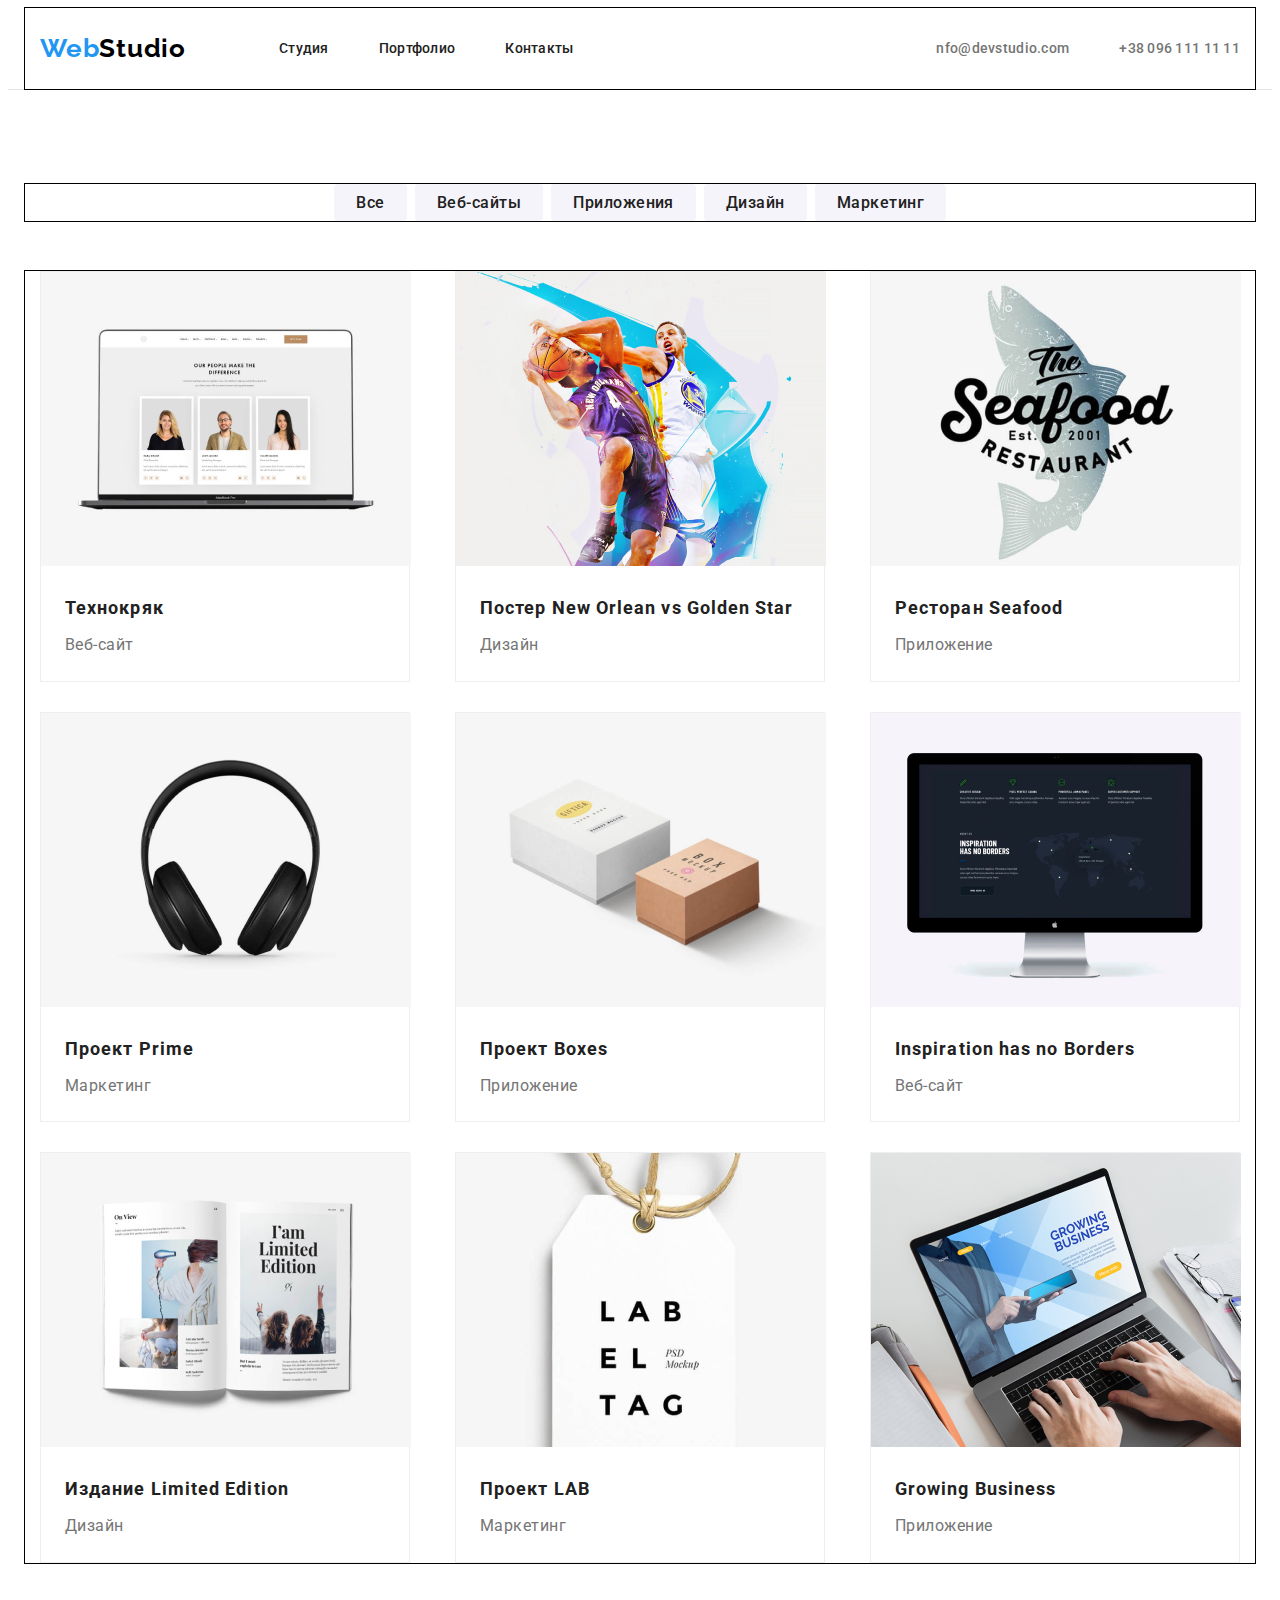
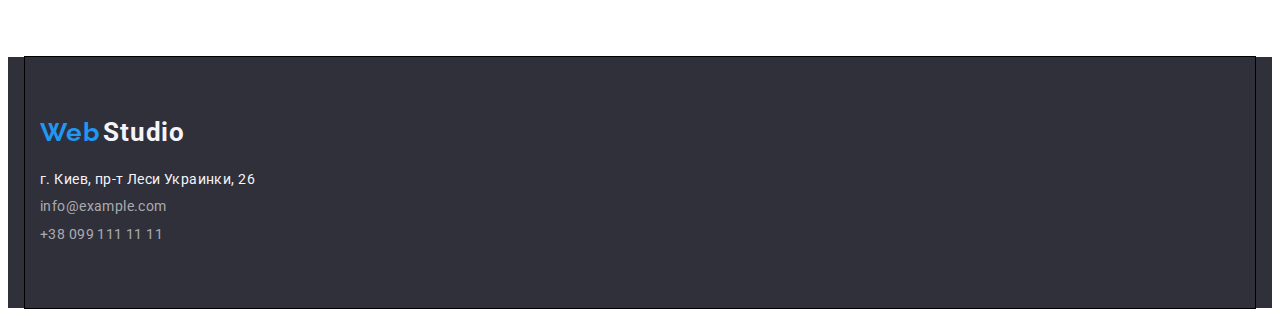
==== portfolio.html @ 211e8429 "fixed" ====
<!DOCTYPE html>
<html lang="ru">
<head>
    <meta charset="UTF-8">
    <meta http-equiv="X-UA-Compatible" content="IE=edge">
    <meta name="viewport" content="width=device-width, initial-scale=1.0">
    <title>WebStudio</title>
    <link rel="stylesheet" href="./css/styles.css">
    <link rel="preconnect" href="https://fonts.googleapis.com">
    <link rel="preconnect" href="https://fonts.gstatic.com" crossorigin>
    <link href="https://fonts.googleapis.com/css2?family=Raleway:wght@700&family=Roboto:wght@400;500;700;900&display=swap" rel="stylesheet">
</head>
<body>
    <header class="page-header">
        <div class="conteiner conteiner-nav">
        <nav class="conteiner-nav">   
        <a href="index.html" class="logo"><span class="web">Web</span>Studio</a>
        <ul class="site-nav list">
            <li class="item">
                <a class="link"  href="index.html">Студия</a>
            </li>
    
            <li class="item">
                <a class="link" href="portfolio.html">Портфолио</a>
            </li>
    
            <li class="item">
                <a class="link" href="#">Контакты</a>
            </li>
        </ul>
    </nav>
    <ul class="list-contacts list">
        <li class="item">
            <a class="contact" href="mailto:nfo@devstudio.com">nfo@devstudio.com</a>
        </li>
        <li class="item">
            <a class="contact" href="tel:+380961111111">+38 096 111 11 11</a>
        </li>
    </ul>
    </div>
    </header>
    <main>

        <section class="examples">
            <div class="conteiner">
            <ul class="list button-conteiner">
            <li class="button-item"><button class="button-bar" type="button">Все</button></li>
            <li class="button-item"><button class="button-bar" type="button">Веб-сайты</button></li>
            <li class="button-item"><button class="button-bar" type="button">Приложения</button></li>
            <li class="button-item"><button class="button-bar" type="button">Дизайн</button></li>
            <li class="button-item"><button class="button-bar" type="button">Маркетинг</button></li>
         </ul>
        </div>

        <div class="conteiner">
        <ul class="list examples-conteiner">
            <li class="examples-border"><img src="./img/Технокряк.jpg" alt="Веб-сайт" width="370">
                <h3 class="examples-title">Технокряк</h3>
                <p class="examples-text">Веб-сайт</p>
            </li>
            <li class="examples-border"><img src="./img/Постер.jpg" alt="Дизайн" width="370">
                <h3 class="examples-title">Постер New Orlean vs Golden Star</h3>
                <p class="examples-text">Дизайн</p>
            </li>
            <li class="examples-border"><img src="./img/Ресторан.jpg" alt="Приложение" width="370">
                <h3 class="examples-title">Ресторан Seafood</h3>
                <p class="examples-text">Приложение</p>
            </li>
            <li class="examples-border"><img src="./img/prime.jpg" alt="Маркетинг" width="370">
                <h3 class="examples-title">Проект Prime</h3>
                <p class="examples-text">Маркетинг</p>
            </li>
            <li class="examples-border"><img src="./img/boxes.jpg" alt="Приложение" width="370">
                <h3 class="examples-title">Проект Boxes</h3>
                <p class="examples-text">Приложение</p>
            </li>
            <li class="examples-border"><img src="./img/Borders.jpg" alt="Веб-сайт" width="370">
                <h3 class="examples-title">Inspiration has no Borders</h3>
                <p class="examples-text">Веб-сайт</p>
            </li>
            <li class="examples-border"><img src="./img/Издание.jpg" alt="Дизайн" width="370">
                <h3 class="examples-title">Издание Limited Edition</h3>
                <p class="examples-text">Дизайн</p>
            </li>
            <li class="examples-border"><img src="./img/Проект.jpg" alt="Маркетинг" width="370">
                <h3 class="examples-title">Проект LAB</h3>
                <p class="examples-text">Маркетинг</p>
            </li>
            <li class="examples-border"><img src="./img/Business.jpg" alt="Приложение" width="370">
                <h3 class="examples-title">Growing Business</h3>
                <p class="examples-text">Приложение</p>
            </li>
        </ul>
    </div>
    </section>
    </main>
    <footer class="footer-color">
        <div class="footer conteiner">
            <div class="logo-web">
             <span class="web-footer">Web</span> <span class="logo-footer">Studio</span>
            </div>
           <address> 
            <p class="address">г. Киев, пр-т Леси Украинки, 26</p>
            <ul class="items-contacts list">
                <li class="item">
                    <a class="contact" href="mailto:info@example.com">info@example.com</a>
                </li>
                <li class="item">
                    <a class="contact" href="tel:+380991111111">+38 099 111 11 11</a>
                </li>
            </ul>
        </address>
    </div>
    </footer>
    
</body>
</html>
---- css/styles.css ----
/* normalize */
html{
  box-sizing: border-box;
}
*,
*::before,
*::after {
  box-sizing:inherit;
}

ol, ul, li{
  margin: 0;
  padding: 0;
}

h1, h2, h3, h4, h5, h6{
  margin: 0;
  padding: 0;
}
p{
  margin: 0;
  padding: 0;
}
a {
  display: inline-block;
}


:root{
  --primary-text-color:#212121;
  --secondary-text-color:#757575;
  --accent-color:#2196F3;
  --contact-color:rgba(255, 255, 255, 0.6);
  --logo-color:#000000;
  --button-color:#F5F4FA;
  --background-color:#2F303A;
  --white-color:#FFFFFF;
  --color-examples-border:#EEEEEE;
}

body{
  font-family: 'Roboto', sans-serif;
  background-color: var(--white-color);

}
.list{
list-style: none;
}

/* conteiner */

.conteiner{
width: 1230px;
padding-left: 15px;
padding-right: 15px;
margin-left: auto;
margin-right: auto;
outline: 1px solid black;
}

/* page-header */
.page-header{
  border-bottom: 1px solid #E5E5E5;
}
/* logo*/
.web{
font-family: 'Raleway';
font-style: normal;
font-weight: 700;
font-size: 26px;
line-height: 1.2;
letter-spacing: 0.03em;
color:var(--accent-color) ;
text-decoration: none;
}
.logo{
font-family: 'Raleway';
font-style: normal;
font-weight: 700;
font-size: 26px;
line-height: 1.2;
letter-spacing: 0.03em;
color: var(--logo-color);
text-decoration: none;
}
.logo:hover,
.logo:focus{
color:var(--accent-color);
}
/* footer */
.footer{
  padding-top: 60px;
  padding-bottom: 60px;
}

.footer-color .web-footer{
font-family: 'Raleway';
font-style: normal;
font-weight: 700;
font-size: 26px;
line-height: 1.2;
letter-spacing: 0.03em;
color:var(--accent-color) ;
text-decoration: none;
}

.footer-color .logo-footer{
font-style: normal;
font-weight: 700;
font-size: 26px;
line-height: 1.2;
letter-spacing: 0.03em;
color: var(--button-color);
}
/* .footer-color .logo-footer:hover,
.footer-color .logo-footer:hover{
color:var(--accent-color);
} */

.logo-web{
  padding-bottom: 20px;
}
/* conteiner-nav */
.conteiner-nav{
  display: flex;
  align-items: center;
}

/* site-nav */
.site-nav{
display: flex;
margin-left: 93px;
}
.site-nav .link{
display: block;
padding-top:32px;
padding-bottom:32px;

font-style: normal;
font-weight: 500;
font-size: 14px;
line-height: 1.2;
letter-spacing: 0.02em;
color: var(--primary-text-color);
text-decoration: none;
}
.site-nav .link:hover,
.site-nav .link:focus{
color: var(--accent-color);
}

.site-nav .item + .item{
  margin-left: 50px;
}
/* list-contacts */
.list-contacts{
display: flex;
margin-left: auto;
}

.list-contacts .contact{
display: block;
font-style: normal;
font-weight: 500;
font-size: 14px;
line-height: 1.2;
letter-spacing: 0.02em;
color: var(--secondary-text-color);
text-decoration: none;
}
.list-contacts .contact:hover,
.list-contacts .contact:focus{
color: var(--accent-color);
}

.list-contacts .item + .item{
  margin-left: 50px;
}

/* items-contacts */
.items-contacts .contact{
font-style: normal;
font-weight: 400;
font-size: 14px;
line-height: 2;
letter-spacing: 0.03em;
color: var(--contact-color);
text-decoration: none;
}
.items-contacts .contact:hover,
.items-contacts .contact:focus
{
color: var(--accent-color);
}
.address{
font-style: normal;
font-weight: 400;
font-size: 14px;
line-height: 1.7;
letter-spacing: 0.03em;
color: var(--button-color);
}


/* hero */
.hero{
height: 600px;
background:var(--background-color);
text-align: center;
padding-top: 200px;
padding-bottom: 200px;
margin-bottom: 94px;
}



.hero .hero-caption{
width: 696px;
margin-left: auto;
margin-right: auto;
margin-bottom: 30px;



font-style: normal;
font-weight: 900;
font-size: 44px;
line-height: 1.4;
text-align: center;
letter-spacing: 0.06em;
text-transform: uppercase;
color:var(--white-color);

}

.hero .hero-button{
padding: 10px 32px;


font-style: normal;
font-weight: 700;
font-size: 16px;
line-height: 1.9;
align-items:center;
text-align:center;
letter-spacing: 0.06em;
color: var(--button-color);


background-color:var(--accent-color);
min-width: 200px;
height: 50px;
border-radius: 4px;
cursor: pointer;
border:transparent;
}
.hero .hero-button:hover,
.hero .hero-button:focus{
color:var(--logo-color);
box-shadow: 0px 4px 4px rgba(0, 0, 0, 0.15);
}


/* post */
.post-conteiner{
  display: flex;
}
.post-conteiner .list-post{
  width: 270px;
  text-align: left;
}
.post-conteiner .list-post + .list-post{
  margin-left: 30px;
}

.post{
text-align: center;
margin-bottom: 94px;
}

.post .post-title{
margin-bottom: 10px;

font-style: normal;
font-weight: 700;
font-size: 14px;
line-height: 1.2;
letter-spacing: 0.03em;
text-transform: uppercase;
color: var(--primary-text-color);
}
.post .post-text{
font-style: normal;
font-weight: 400;
font-size: 14px;
line-height: 1.7;
letter-spacing: 0.03em;

color: var(--secondary-text-color);
}
/* work */
.work-conteiner{
display: flex;
}
.list-work{
 display: flex;
}
.work-conteiner .list-work+ .list-work{
  margin-left: 30px;
}

.work{
margin-bottom: 94px;
}

.work .work-title{
padding-bottom: 50px;

font-style: normal;
font-weight: 700;
font-size: 36px;
line-height: 1.2;
text-align: center;
letter-spacing: 0.03em;
color: var(--primary-text-color);
}
/* team */
.team-conteiner{
display: flex;
justify-content: space-between;
}
.team-picture{
  border: var(--white-color);
  box-shadow: 0px 1px 3px rgba(0, 0, 0, 0.12), 0px 1px 1px rgba(0, 0, 0, 0.14), 0px 2px 1px rgba(0, 0, 0, 0.2);
  border-radius: 0px 0px 4px 4px;

}
 
.picture{
margin-bottom: 30px;
}

.team{
margin-bottom: 94px;
}
.team .team-caption{
padding-bottom: 50px;
padding-top: 94px;
font-style: normal;
font-weight: 700;
font-size: 36px;
line-height: 1.2;
text-align: center;
letter-spacing: 0.03em;
color: var(--primary-text-color);
}
.team .team-title{
padding-bottom: 10px;

font-style: normal;
font-weight: 500;
font-size: 16px;
line-height: 1.2;
text-align: center;
letter-spacing: 0.03em;
color: var(--primary-text-color);
}
.team .team-text{
padding-bottom: 30px;

font-family: 'Roboto';
font-style: normal;
font-weight: 400;
font-size: 16px;
line-height: 1.2;
text-align: center;
letter-spacing: 0.03em;
color: var(--secondary-text-color);
}
/* footer-color */
.footer-color{
background-color: var(--background-color);
}
/*----------- Портфолио-----------  */

/* bar */
.examples{
  margin-top: 94px;
  margin-bottom: 94px;
}
.button-conteiner{
display: flex;
justify-content: center;
margin-bottom: 50px;
}
.button-conteiner .button-item + .button-item{
  margin-left: 8px;
}

.examples .button-bar{
padding: 6px 22px;
min-width: 73px;

font-family: 'Roboto';
font-style: normal;
font-weight: 500;
font-size: 16px;
line-height: 1.6;
text-align: center;
letter-spacing: 0.03em;

cursor: pointer;
background-color:var(--button-color);
color: var(--primary-text-color);
border:transparent;
border-radius: 4px;
}
.examples .button-bar:focus,
.examples .button-bar:hover{
background-color:var(--accent-color);
color:var(--button-color);
box-shadow: 0px 3px 1px rgba(0, 0, 0, 0.1), 0px 1px 2px rgba(0, 0, 0, 0.08), 0px 2px 2px rgba(0, 0, 0, 0.12);
}
/* examples */
.examples-conteiner{
  display: flex;
  flex-wrap: wrap;
  justify-content: space-between;
}
.examples-border{
  width: 370px;
  border:1px solid var(--color-examples-border);
  margin-bottom: 30px;
  

}
.examples-border:nth-child(n + 7){
  margin-bottom:0px;
  /* background-color: tomato; */
}


.examples .examples-title{
margin-top: 20px;
margin-bottom: 4px;
margin-left: 24px;



font-style: normal;
font-weight: 700;
font-size: 18px;
line-height: 2;
letter-spacing: 0.06em;
color: var(--primary-text-color);
}

.examples .examples-text{
padding-left: 24px;
padding-bottom: 20px;

font-style: normal;
font-weight: 400;
font-size: 16px;
line-height: 1.9;
letter-spacing: 0.03em;
color: var(--secondary-text-color);
}
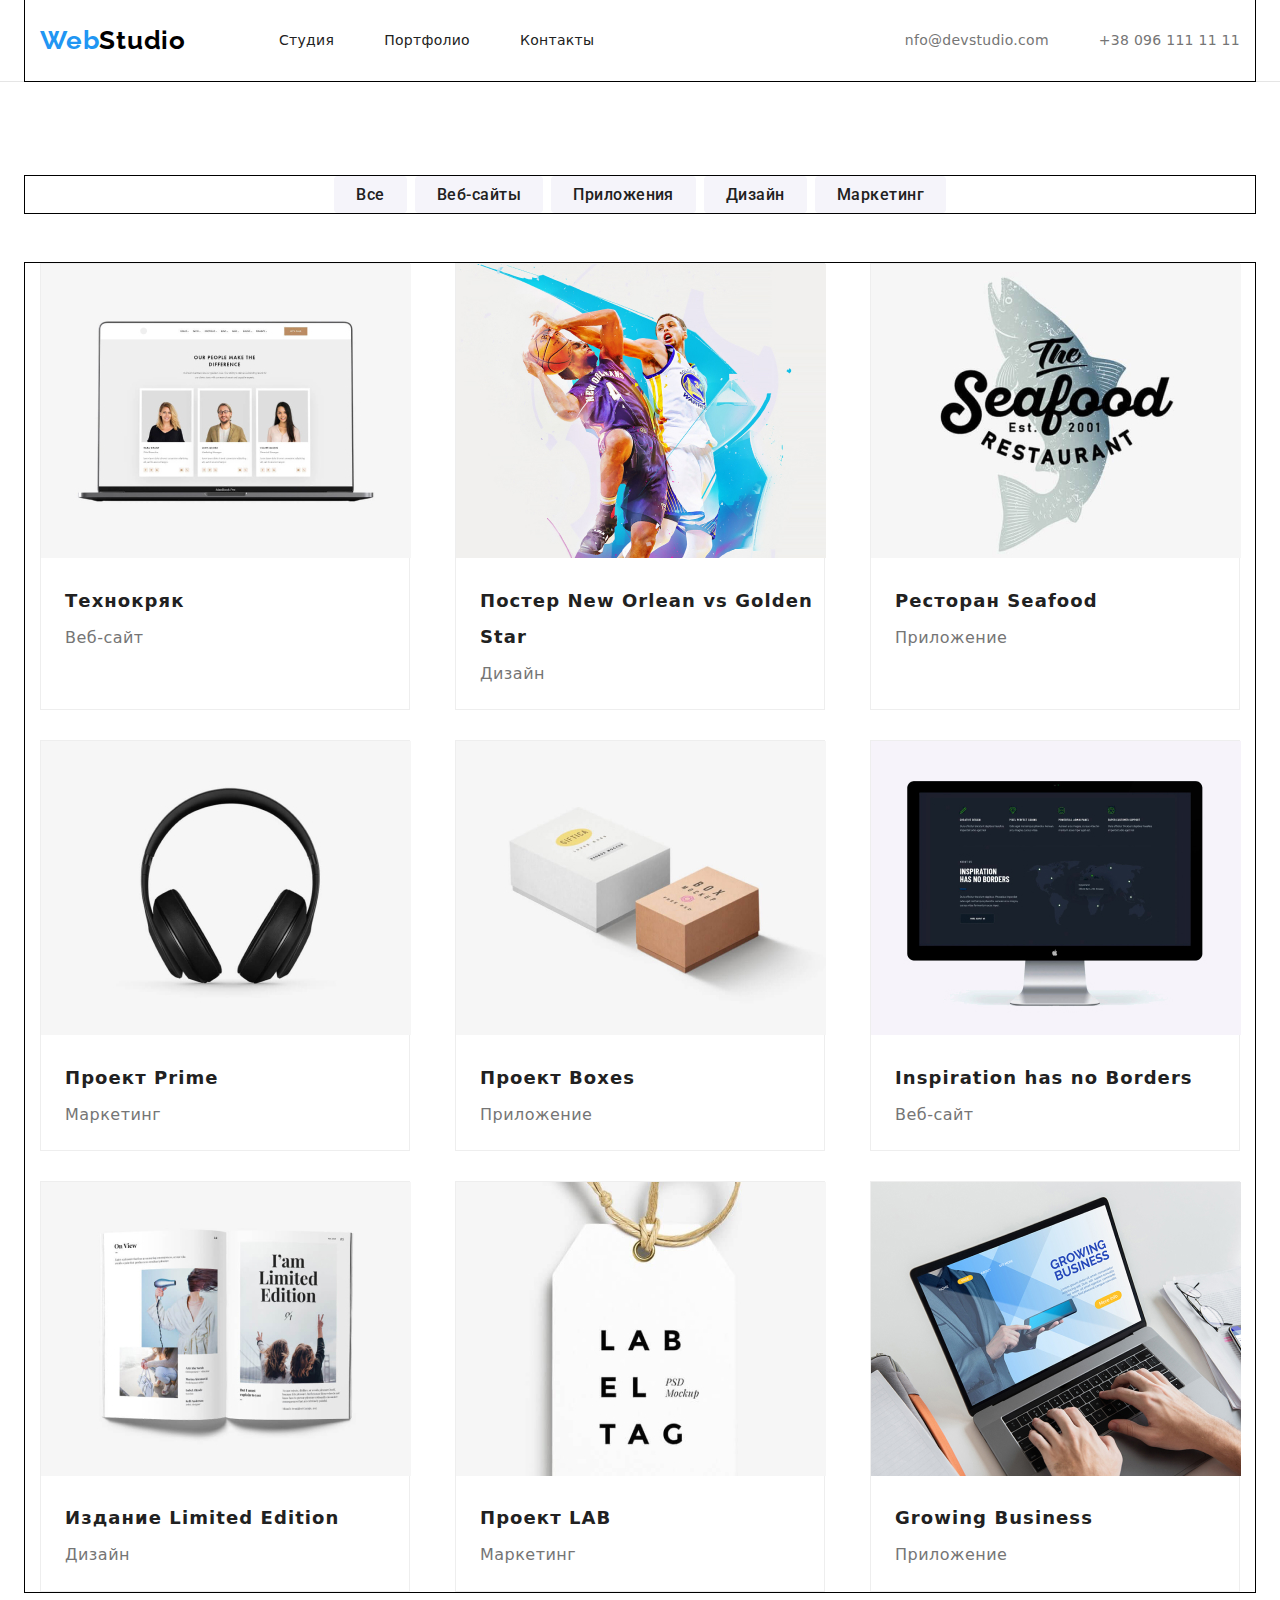
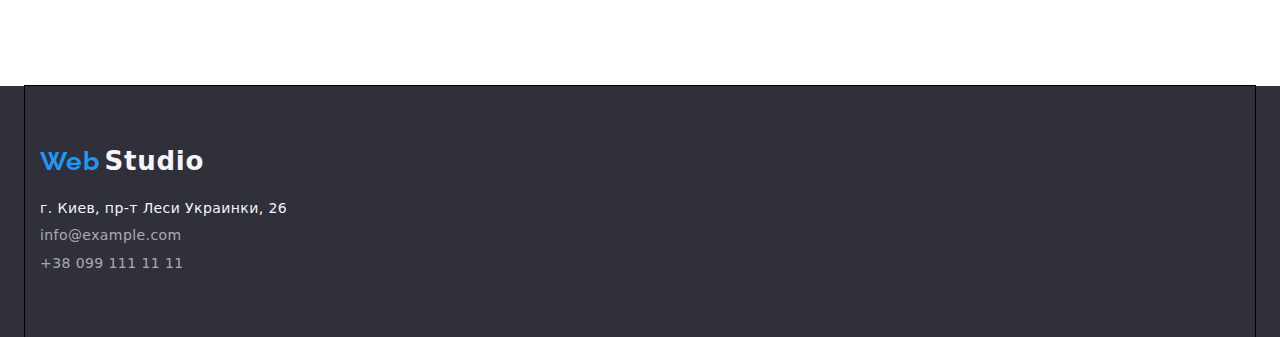
==== commit 05a7a12f: "fixed" ====
--- a/portfolio.html
+++ b/portfolio.html
@@ -9,6 +9,7 @@
     <link rel="preconnect" href="https://fonts.googleapis.com">
     <link rel="preconnect" href="https://fonts.gstatic.com" crossorigin>
     <link href="https://fonts.googleapis.com/css2?family=Raleway:wght@700&family=Roboto:wght@400;500;700;900&display=swap" rel="stylesheet">
+    <link rel="stylesheet" href="https://cdnjs.cloudflare.com/ajax/libs/modern-normalize/1.1.0/modern-normalize.min.css">
 </head>
 <body>
     <header class="page-header">
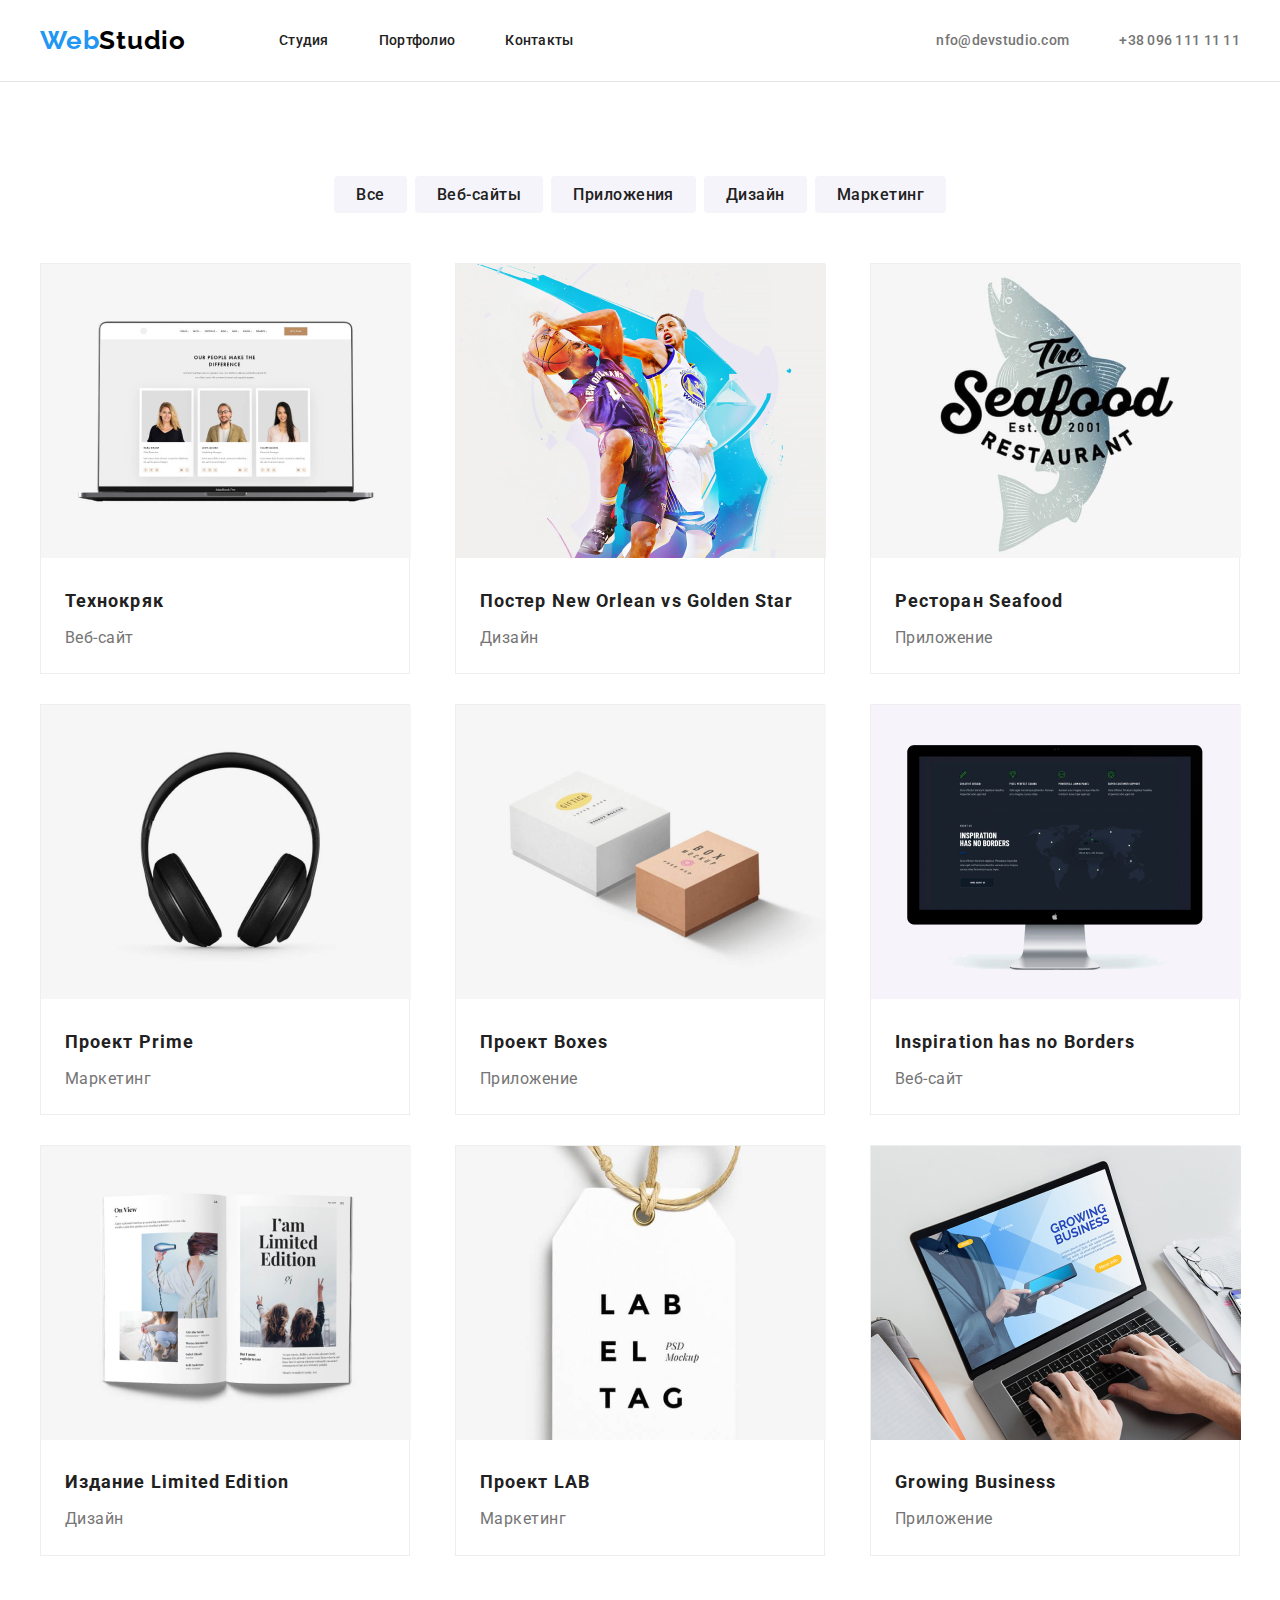
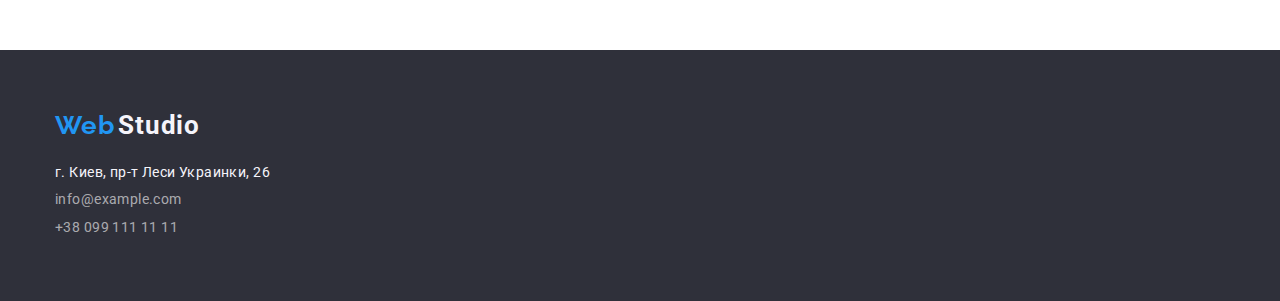
==== commit fedd5d06: "fixed" ====
--- a/portfolio.html
+++ b/portfolio.html
@@ -5,11 +5,12 @@
     <meta http-equiv="X-UA-Compatible" content="IE=edge">
     <meta name="viewport" content="width=device-width, initial-scale=1.0">
     <title>WebStudio</title>
+    <link rel="stylesheet" href="https://cdnjs.cloudflare.com/ajax/libs/modern-normalize/1.1.0/modern-normalize.min.css">
     <link rel="stylesheet" href="./css/styles.css">
     <link rel="preconnect" href="https://fonts.googleapis.com">
     <link rel="preconnect" href="https://fonts.gstatic.com" crossorigin>
     <link href="https://fonts.googleapis.com/css2?family=Raleway:wght@700&family=Roboto:wght@400;500;700;900&display=swap" rel="stylesheet">
-    <link rel="stylesheet" href="https://cdnjs.cloudflare.com/ajax/libs/modern-normalize/1.1.0/modern-normalize.min.css">
+    
 </head>
 <body>
     <header class="page-header">
@@ -56,47 +57,66 @@
         <div class="conteiner">
         <ul class="list examples-conteiner">
             <li class="examples-border"><img src="./img/Технокряк.jpg" alt="Веб-сайт" width="370">
+               <div class="examples-table">
                 <h3 class="examples-title">Технокряк</h3>
                 <p class="examples-text">Веб-сайт</p>
+               </div>
             </li>
             <li class="examples-border"><img src="./img/Постер.jpg" alt="Дизайн" width="370">
+                <div class="examples-table">
                 <h3 class="examples-title">Постер New Orlean vs Golden Star</h3>
                 <p class="examples-text">Дизайн</p>
+                </div>
             </li>
             <li class="examples-border"><img src="./img/Ресторан.jpg" alt="Приложение" width="370">
+                <div class="examples-table">
                 <h3 class="examples-title">Ресторан Seafood</h3>
                 <p class="examples-text">Приложение</p>
+               </div>
             </li>
             <li class="examples-border"><img src="./img/prime.jpg" alt="Маркетинг" width="370">
+                <div class="examples-table">
                 <h3 class="examples-title">Проект Prime</h3>
                 <p class="examples-text">Маркетинг</p>
+            </div>
             </li>
             <li class="examples-border"><img src="./img/boxes.jpg" alt="Приложение" width="370">
+                <div class="examples-table">
                 <h3 class="examples-title">Проект Boxes</h3>
                 <p class="examples-text">Приложение</p>
+            </div>
             </li>
             <li class="examples-border"><img src="./img/Borders.jpg" alt="Веб-сайт" width="370">
+                <div class="examples-table">
                 <h3 class="examples-title">Inspiration has no Borders</h3>
                 <p class="examples-text">Веб-сайт</p>
+            </div>
             </li>
             <li class="examples-border"><img src="./img/Издание.jpg" alt="Дизайн" width="370">
+                <div class="examples-table">
                 <h3 class="examples-title">Издание Limited Edition</h3>
                 <p class="examples-text">Дизайн</p>
+            </div>
             </li>
             <li class="examples-border"><img src="./img/Проект.jpg" alt="Маркетинг" width="370">
+                <div class="examples-table">
                 <h3 class="examples-title">Проект LAB</h3>
                 <p class="examples-text">Маркетинг</p>
+            </div>
             </li>
             <li class="examples-border"><img src="./img/Business.jpg" alt="Приложение" width="370">
+                <div class="examples-table">
                 <h3 class="examples-title">Growing Business</h3>
                 <p class="examples-text">Приложение</p>
+            </div>
             </li>
         </ul>
     </div>
     </section>
     </main>
     <footer class="footer-color">
-        <div class="footer conteiner">
+        <div class="conteiner">
+            <div class="footer">
             <div class="logo-web">
              <span class="web-footer">Web</span> <span class="logo-footer">Studio</span>
             </div>
@@ -112,6 +132,7 @@
             </ul>
         </address>
     </div>
+    </div>
     </footer>
     
 </body>
--- a/css/styles.css
+++ b/css/styles.css
@@ -50,12 +50,12 @@
 /* conteiner */
 
 .conteiner{
-width: 1230px;
-padding-left: 15px;
-padding-right: 15px;
+width: 1200px;
+/* padding-left: 15px;
+padding-right: 15px; */
 margin-left: auto;
 margin-right: auto;
-outline: 1px solid black;
+/* outline: 1px solid black; */
 }
 
 /* page-header */
@@ -89,8 +89,7 @@
 }
 /* footer */
 .footer{
-  padding-top: 60px;
-  padding-bottom: 60px;
+  padding: 60px 15px;
 }
 
 .footer-color .web-footer{
@@ -118,7 +117,7 @@
 } */
 
 .logo-web{
-  padding-bottom: 20px;
+  margin-bottom: 20px;
 }
 /* conteiner-nav */
 .conteiner-nav{
@@ -209,7 +208,6 @@
 text-align: center;
 padding-top: 200px;
 padding-bottom: 200px;
-margin-bottom: 94px;
 }
 
 
@@ -275,7 +273,9 @@
 
 .post{
 text-align: center;
-margin-bottom: 94px;
+padding-bottom: 94px;
+padding-top: 94px;
+
 }
 
 .post .post-title{
@@ -304,17 +304,18 @@
 }
 .list-work{
  display: flex;
+
 }
 .work-conteiner .list-work+ .list-work{
   margin-left: 30px;
 }
 
 .work{
-margin-bottom: 94px;
+padding-bottom: 94px;
 }
 
 .work .work-title{
-padding-bottom: 50px;
+margin-bottom: 50px;
 
 font-style: normal;
 font-weight: 700;
@@ -341,10 +342,10 @@
 }
 
 .team{
-margin-bottom: 94px;
+padding-bottom: 94px;
 }
 .team .team-caption{
-padding-bottom: 50px;
+margin-bottom: 50px;
 padding-top: 94px;
 font-style: normal;
 font-weight: 700;
@@ -385,8 +386,8 @@
 
 /* bar */
 .examples{
-  margin-top: 94px;
-  margin-bottom: 94px;
+  padding-top: 94px;
+  padding-bottom: 94px;
 }
 .button-conteiner{
 display: flex;
@@ -430,22 +431,24 @@
 .examples-border{
   width: 370px;
   border:1px solid var(--color-examples-border);
-  margin-bottom: 30px;
-  
-
-}
+  margin-bottom: 30px;  
+
+}
+
+
+
 .examples-border:nth-child(n + 7){
   margin-bottom:0px;
   /* background-color: tomato; */
 }
 
+.examples-table{
+padding: 20px 24px;
+}
 
 .examples .examples-title{
-margin-top: 20px;
+text-align: auto;
 margin-bottom: 4px;
-margin-left: 24px;
-
-
 
 font-style: normal;
 font-weight: 700;
@@ -456,8 +459,6 @@
 }
 
 .examples .examples-text{
-padding-left: 24px;
-padding-bottom: 20px;
 
 font-style: normal;
 font-weight: 400;
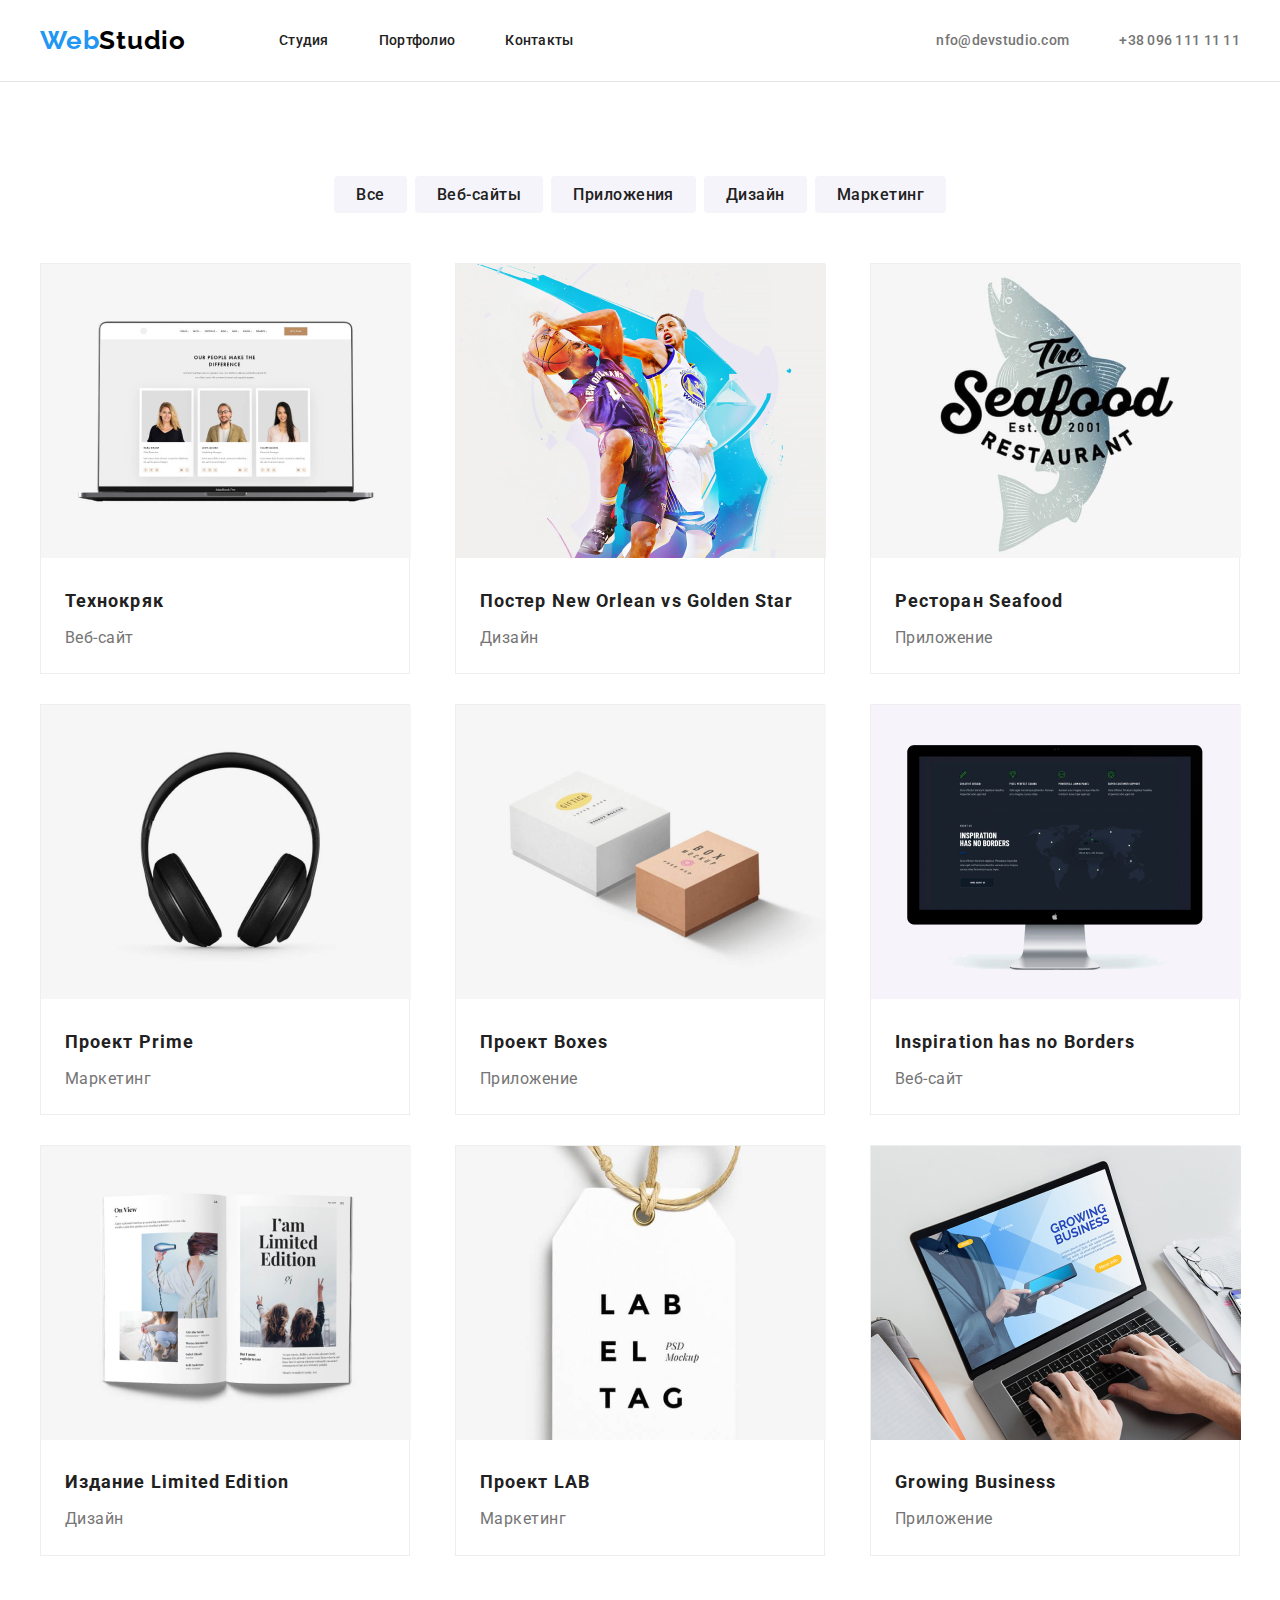
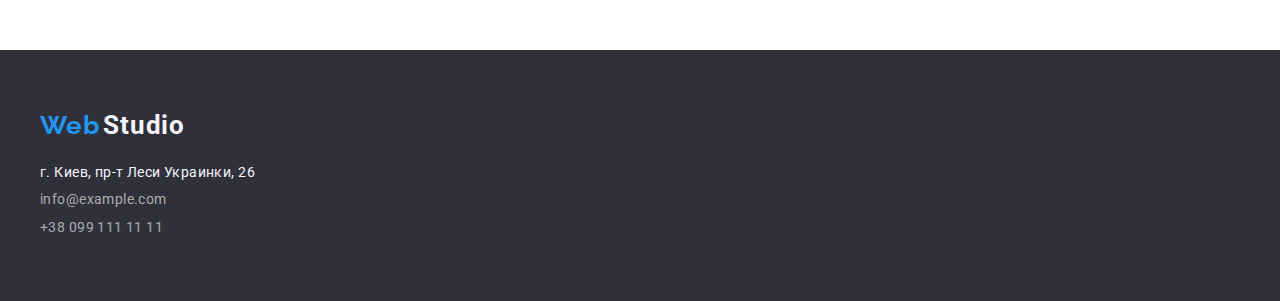
==== commit 657cbe40: "fixed" ====
--- a/portfolio.html
+++ b/portfolio.html
@@ -114,9 +114,8 @@
     </div>
     </section>
     </main>
-    <footer class="footer-color">
+    <footer class="footer footer-color">
         <div class="conteiner">
-            <div class="footer">
             <div class="logo-web">
              <span class="web-footer">Web</span> <span class="logo-footer">Studio</span>
             </div>
@@ -132,8 +131,6 @@
             </ul>
         </address>
     </div>
-    </div>
     </footer>
-    
 </body>
 </html>--- a/css/styles.css
+++ b/css/styles.css
@@ -210,16 +210,12 @@
 padding-bottom: 200px;
 }
 
-
-
 .hero .hero-caption{
 width: 696px;
 margin-left: auto;
 margin-right: auto;
 margin-bottom: 30px;
 
-
-
 font-style: normal;
 font-weight: 900;
 font-size: 44px;
@@ -228,12 +224,10 @@
 letter-spacing: 0.06em;
 text-transform: uppercase;
 color:var(--white-color);
-
 }
 
 .hero .hero-button{
 padding: 10px 32px;
-
 
 font-style: normal;
 font-weight: 700;
@@ -244,7 +238,6 @@
 letter-spacing: 0.06em;
 color: var(--button-color);
 
-
 background-color:var(--accent-color);
 min-width: 200px;
 height: 50px;
@@ -275,7 +268,6 @@
 text-align: center;
 padding-bottom: 94px;
 padding-top: 94px;
-
 }
 
 .post .post-title{
@@ -331,10 +323,9 @@
 justify-content: space-between;
 }
 .team-picture{
-  border: var(--white-color);
-  box-shadow: 0px 1px 3px rgba(0, 0, 0, 0.12), 0px 1px 1px rgba(0, 0, 0, 0.14), 0px 2px 1px rgba(0, 0, 0, 0.2);
-  border-radius: 0px 0px 4px 4px;
-
+border: var(--white-color);
+box-shadow: 0px 1px 3px rgba(0, 0, 0, 0.12), 0px 1px 1px rgba(0, 0, 0, 0.14), 0px 2px 1px rgba(0, 0, 0, 0.2);
+border-radius: 0px 0px 4px 4px;
 }
  
 .picture{
@@ -386,8 +377,8 @@
 
 /* bar */
 .examples{
-  padding-top: 94px;
-  padding-bottom: 94px;
+padding-top: 94px;
+padding-bottom: 94px;
 }
 .button-conteiner{
 display: flex;
@@ -395,7 +386,7 @@
 margin-bottom: 50px;
 }
 .button-conteiner .button-item + .button-item{
-  margin-left: 8px;
+margin-left: 8px;
 }
 
 .examples .button-bar{
@@ -424,14 +415,14 @@
 }
 /* examples */
 .examples-conteiner{
-  display: flex;
-  flex-wrap: wrap;
-  justify-content: space-between;
+display: flex;
+flex-wrap: wrap;
+justify-content: space-between;
 }
 .examples-border{
-  width: 370px;
-  border:1px solid var(--color-examples-border);
-  margin-bottom: 30px;  
+width: 370px;
+border:1px solid var(--color-examples-border);
+margin-bottom: 30px;  
 
 }
 
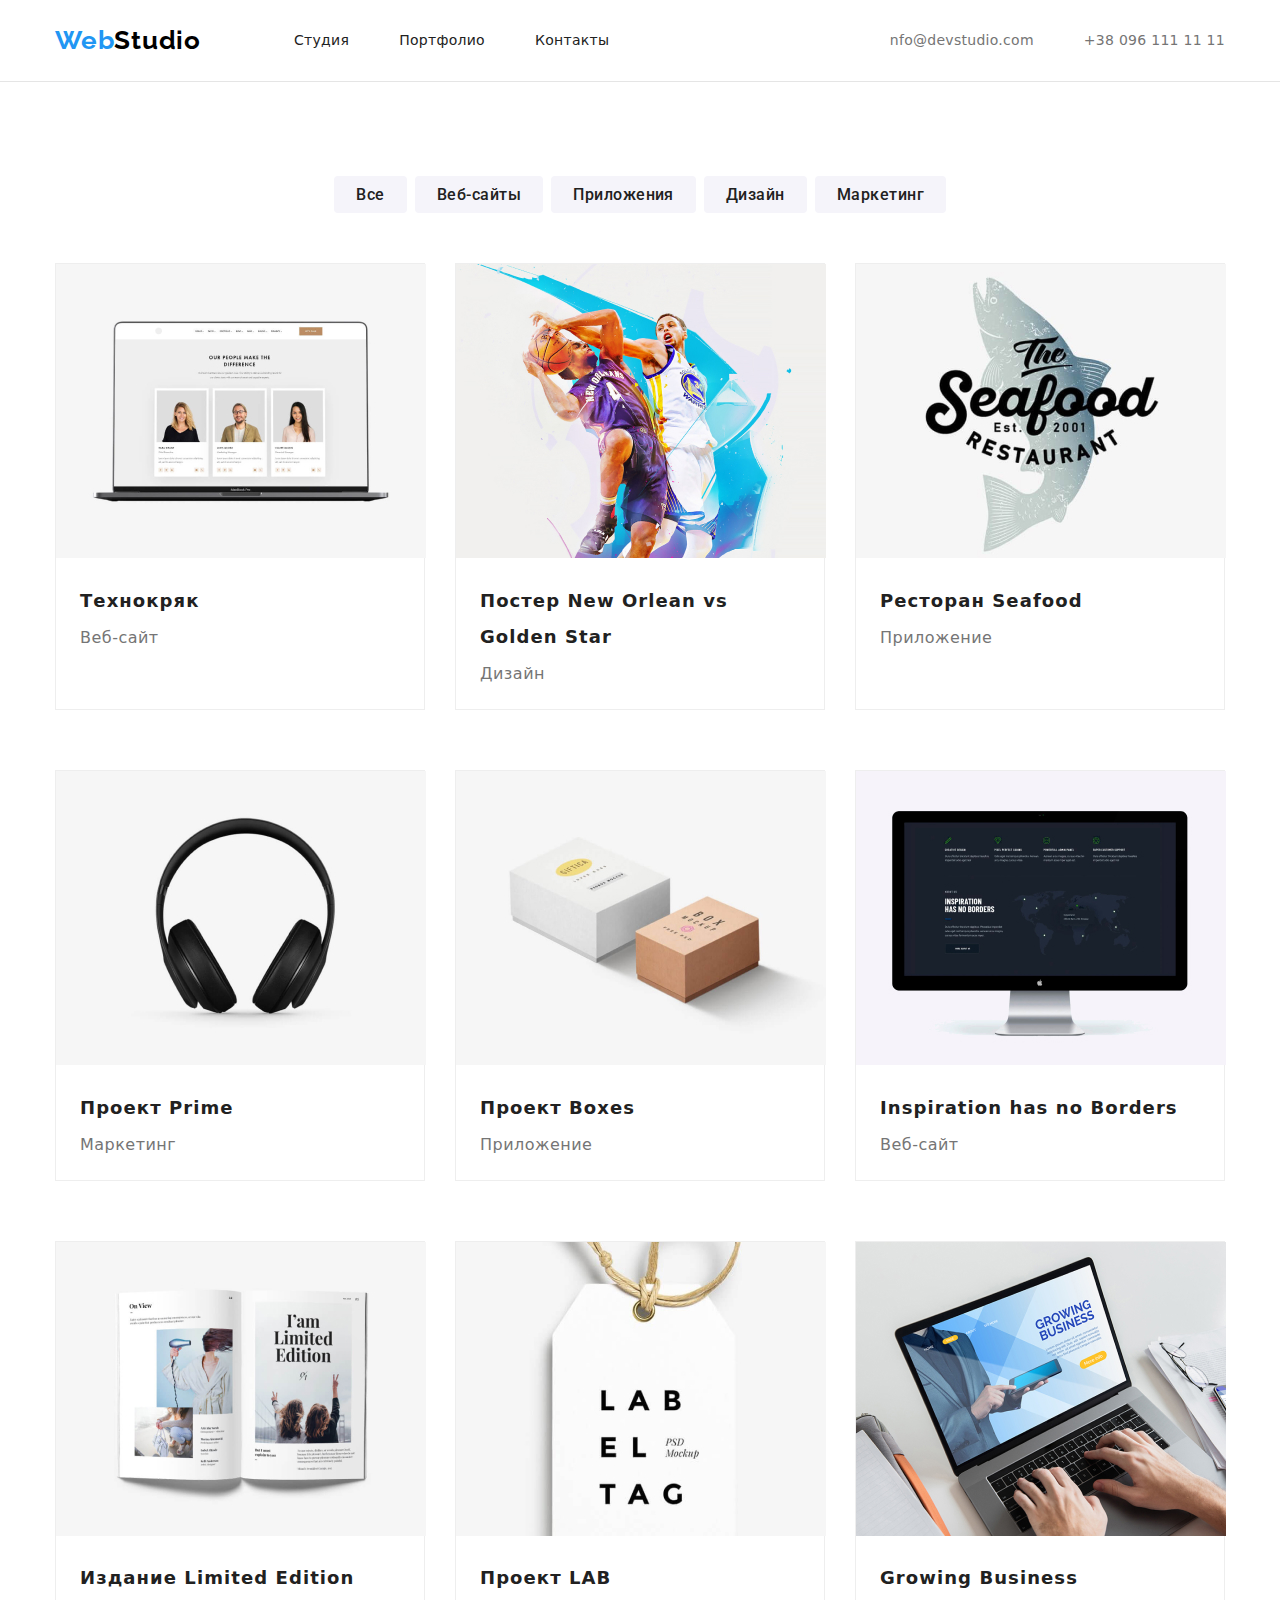
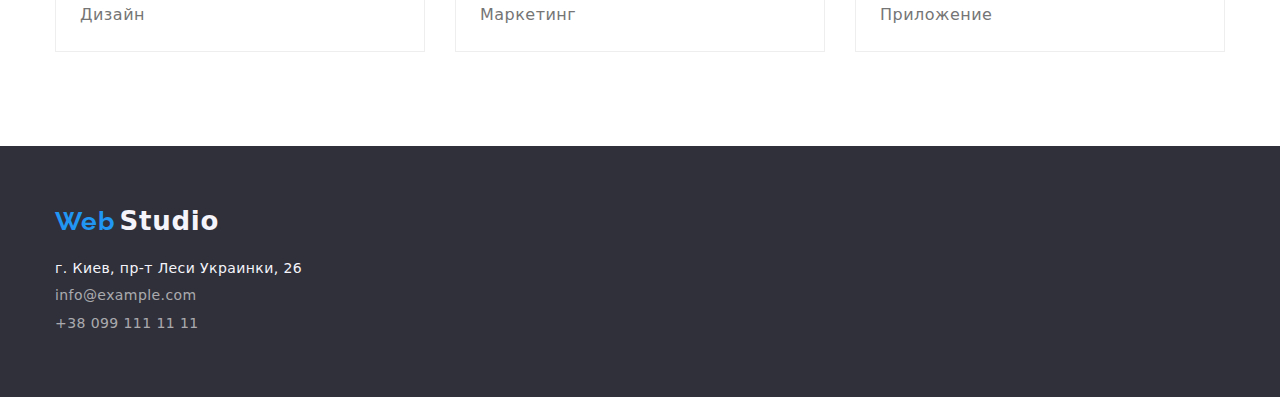
==== commit 788f85ca: "fixed" ====
--- a/portfolio.html
+++ b/portfolio.html
@@ -5,12 +5,11 @@
     <meta http-equiv="X-UA-Compatible" content="IE=edge">
     <meta name="viewport" content="width=device-width, initial-scale=1.0">
     <title>WebStudio</title>
+    <link rel="stylesheet" href="./css/styles.css">
     <link rel="stylesheet" href="https://cdnjs.cloudflare.com/ajax/libs/modern-normalize/1.1.0/modern-normalize.min.css">
-    <link rel="stylesheet" href="./css/styles.css">
     <link rel="preconnect" href="https://fonts.googleapis.com">
     <link rel="preconnect" href="https://fonts.gstatic.com" crossorigin>
-    <link href="https://fonts.googleapis.com/css2?family=Raleway:wght@700&family=Roboto:wght@400;500;700;900&display=swap" rel="stylesheet">
-    
+    <link href="https://fonts.googleapis.com/css2?family=Raleway:wght@700&family=Roboto:wght@400;500;700;900&display=swap" rel="stylesheet">  
 </head>
 <body>
     <header class="page-header">
@@ -114,8 +113,8 @@
     </div>
     </section>
     </main>
-    <footer class="footer footer-color">
-        <div class="conteiner">
+    <footer class="footer-color">
+        <div class="conteiner footer">
             <div class="logo-web">
              <span class="web-footer">Web</span> <span class="logo-footer">Studio</span>
             </div>
--- a/css/styles.css
+++ b/css/styles.css
@@ -51,8 +51,8 @@
 
 .conteiner{
 width: 1200px;
-/* padding-left: 15px;
-padding-right: 15px; */
+padding-left: 15px;
+padding-right: 15px;
 margin-left: auto;
 margin-right: auto;
 /* outline: 1px solid black; */
@@ -89,7 +89,8 @@
 }
 /* footer */
 .footer{
-  padding: 60px 15px;
+padding-top: 60px;
+padding-bottom: 60px;
 }
 
 .footer-color .web-footer{
@@ -116,6 +117,11 @@
 color:var(--accent-color);
 } */
 
+/* footer-color */
+.footer-color{
+  background-color: var(--background-color);
+}
+
 .logo-web{
   margin-bottom: 20px;
 }
@@ -202,6 +208,18 @@
 
 
 /* hero */
+.conteiner-fon{
+  max-width: 1600px;
+  height: 600px;
+  margin-left: auto;
+  margin-right: auto;
+  background: linear-gradient(rgba(47, 48, 58, 0.4));
+/*   
+  background-image:url(../img/Fon.jpg);
+  background-size: cover;
+  background-position: center; */
+}
+
 .hero{
 height: 600px;
 background:var(--background-color);
@@ -260,14 +278,20 @@
   width: 270px;
   text-align: left;
 }
+
+.post-cont{
+  padding-bottom: 94px;
+  padding-top: 94px;
+}
+
 .post-conteiner .list-post + .list-post{
   margin-left: 30px;
 }
 
 .post{
 text-align: center;
-padding-bottom: 94px;
-padding-top: 94px;
+/* padding-bottom: 94px;
+padding-top: 94px; */
 }
 
 .post .post-title{
@@ -294,17 +318,14 @@
 .work-conteiner{
 display: flex;
 }
+
 .list-work{
  display: flex;
-
 }
 .work-conteiner .list-work+ .list-work{
   margin-left: 30px;
 }
 
-.work{
-padding-bottom: 94px;
-}
 
 .work .work-title{
 margin-bottom: 50px;
@@ -322,6 +343,10 @@
 display: flex;
 justify-content: space-between;
 }
+.team-cont{
+  padding-bottom: 94px;
+}
+
 .team-picture{
 border: var(--white-color);
 box-shadow: 0px 1px 3px rgba(0, 0, 0, 0.12), 0px 1px 1px rgba(0, 0, 0, 0.14), 0px 2px 1px rgba(0, 0, 0, 0.2);
@@ -332,9 +357,6 @@
 margin-bottom: 30px;
 }
 
-.team{
-padding-bottom: 94px;
-}
 .team .team-caption{
 margin-bottom: 50px;
 padding-top: 94px;
@@ -369,10 +391,7 @@
 letter-spacing: 0.03em;
 color: var(--secondary-text-color);
 }
-/* footer-color */
-.footer-color{
-background-color: var(--background-color);
-}
+
 /*----------- Портфолио-----------  */
 
 /* bar */
@@ -417,16 +436,13 @@
 .examples-conteiner{
 display: flex;
 flex-wrap: wrap;
-justify-content: space-between;
+gap: 30px;
 }
 .examples-border{
 width: 370px;
 border:1px solid var(--color-examples-border);
 margin-bottom: 30px;  
-
-}
-
-
+}
 
 .examples-border:nth-child(n + 7){
   margin-bottom:0px;
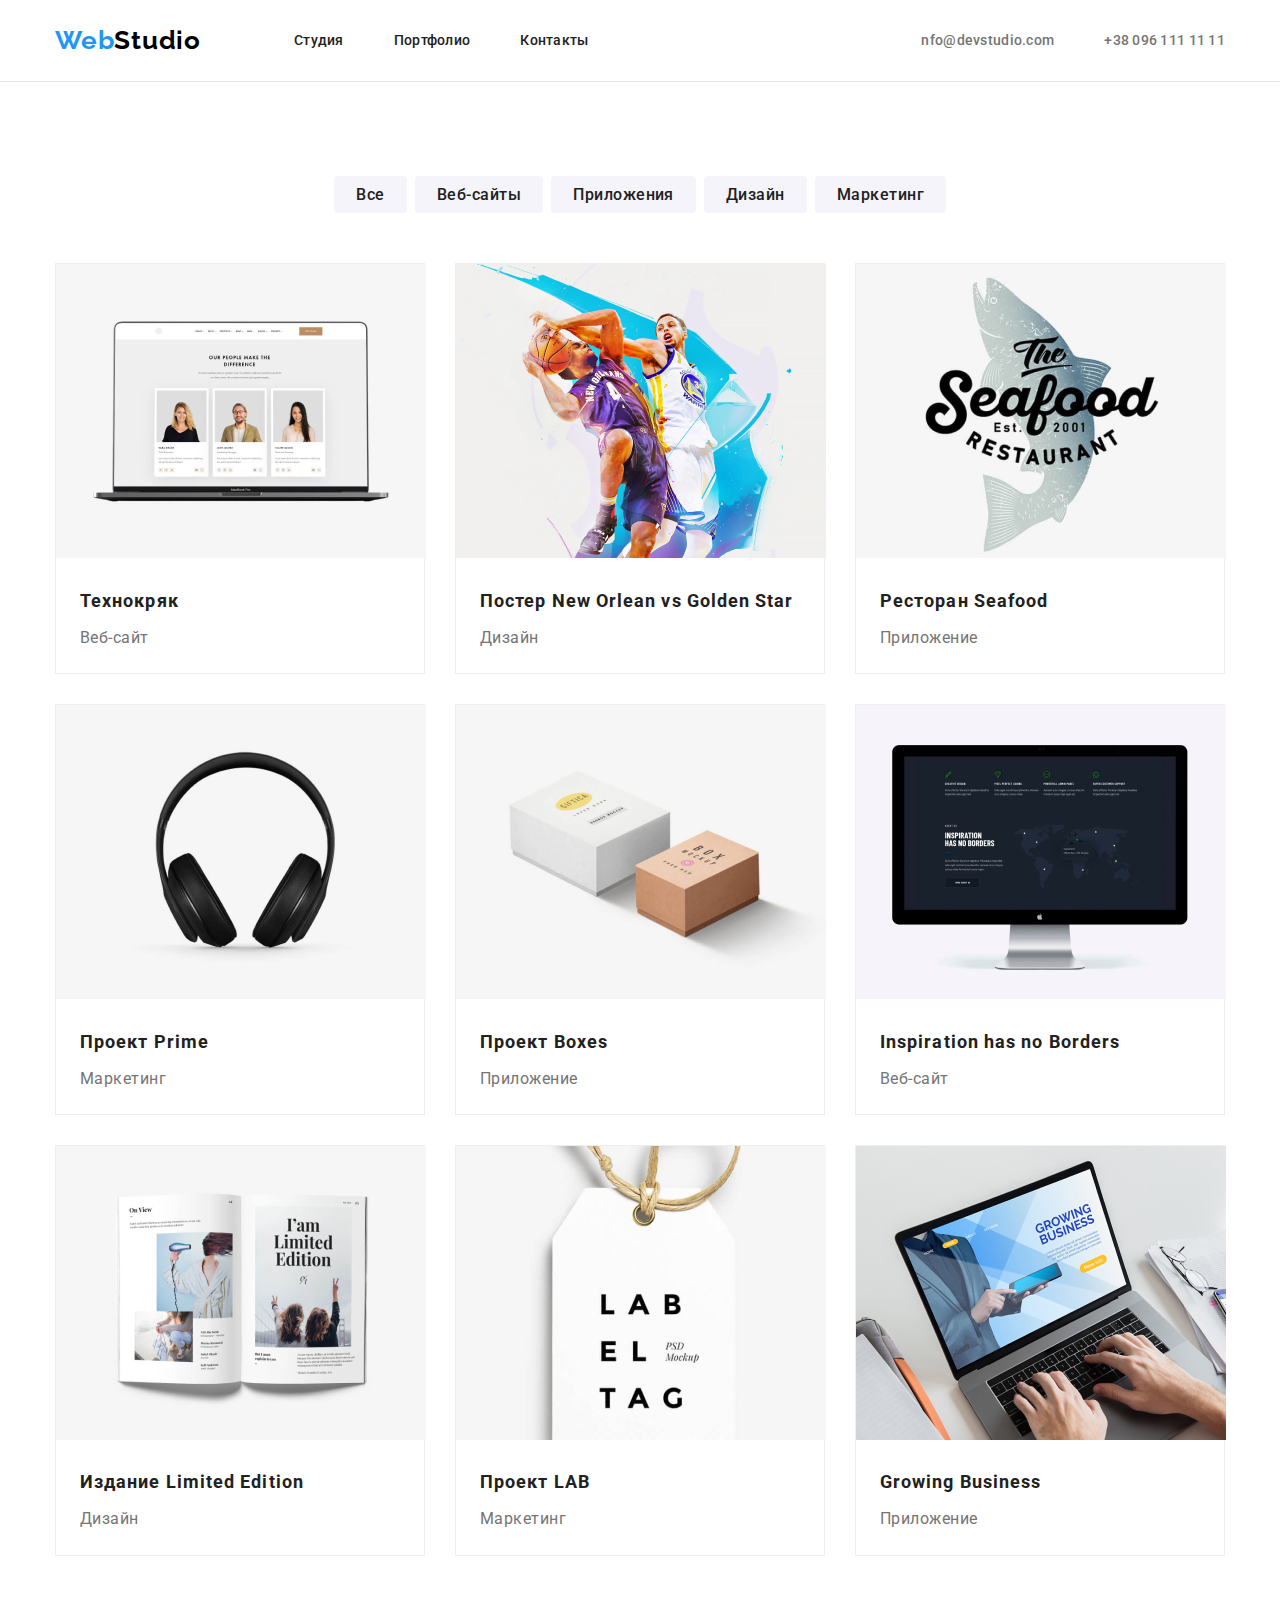
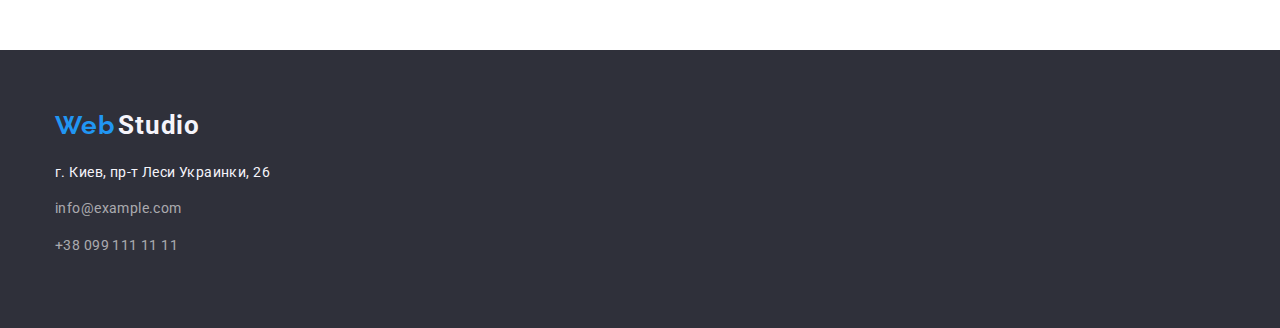
==== commit aa94625e: "fixed" ====
--- a/portfolio.html
+++ b/portfolio.html
@@ -5,8 +5,9 @@
     <meta http-equiv="X-UA-Compatible" content="IE=edge">
     <meta name="viewport" content="width=device-width, initial-scale=1.0">
     <title>WebStudio</title>
+    <link rel="stylesheet" href="https://cdnjs.cloudflare.com/ajax/libs/modern-normalize/1.1.0/modern-normalize.min.css">
     <link rel="stylesheet" href="./css/styles.css">
-    <link rel="stylesheet" href="https://cdnjs.cloudflare.com/ajax/libs/modern-normalize/1.1.0/modern-normalize.min.css">
+    
     <link rel="preconnect" href="https://fonts.googleapis.com">
     <link rel="preconnect" href="https://fonts.gstatic.com" crossorigin>
     <link href="https://fonts.googleapis.com/css2?family=Raleway:wght@700&family=Roboto:wght@400;500;700;900&display=swap" rel="stylesheet">  
@@ -51,9 +52,9 @@
             <li class="button-item"><button class="button-bar" type="button">Дизайн</button></li>
             <li class="button-item"><button class="button-bar" type="button">Маркетинг</button></li>
          </ul>
-        </div>
+     
 
-        <div class="conteiner">
+        
         <ul class="list examples-conteiner">
             <li class="examples-border"><img src="./img/Технокряк.jpg" alt="Веб-сайт" width="370">
                <div class="examples-table">
@@ -113,8 +114,8 @@
     </div>
     </section>
     </main>
-    <footer class="footer-color">
-        <div class="conteiner footer">
+    <footer class="footer">
+        <div class="conteiner footer-cont">
             <div class="logo-web">
              <span class="web-footer">Web</span> <span class="logo-footer">Studio</span>
             </div>
--- a/css/styles.css
+++ b/css/styles.css
@@ -88,12 +88,21 @@
 color:var(--accent-color);
 }
 /* footer */
+
+/* .footer{
+  width: 1600px;
+  margin-left: auto;
+  margin-right: auto;
+  /* outline: 1px solid black; */
+  /* } */ 
 .footer{
-padding-top: 60px;
-padding-bottom: 60px;
-}
-
-.footer-color .web-footer{
+  padding-top: 60px;
+  padding-bottom: 60px;
+}
+
+
+
+.footer .web-footer {
 font-family: 'Raleway';
 font-style: normal;
 font-weight: 700;
@@ -104,7 +113,7 @@
 text-decoration: none;
 }
 
-.footer-color .logo-footer{
+.footer .logo-footer{
 font-style: normal;
 font-weight: 700;
 font-size: 26px;
@@ -118,7 +127,7 @@
 } */
 
 /* footer-color */
-.footer-color{
+.footer{
   background-color: var(--background-color);
 }
 
@@ -191,6 +200,8 @@
 letter-spacing: 0.03em;
 color: var(--contact-color);
 text-decoration: none;
+
+margin-bottom: 9px;
 }
 .items-contacts .contact:hover,
 .items-contacts .contact:focus
@@ -204,6 +215,8 @@
 line-height: 1.7;
 letter-spacing: 0.03em;
 color: var(--button-color);
+
+margin-bottom: 9px;
 }
 
 
@@ -213,21 +226,25 @@
   height: 600px;
   margin-left: auto;
   margin-right: auto;
-  background: linear-gradient(rgba(47, 48, 58, 0.4));
-/*   
-  background-image:url(../img/Fon.jpg);
+  /* outline: 1px solid black; */
+
+background-image: linear-gradient(
+  to right,
+  rgba(255, 0, 0, 0.5),
+  rgba(0, 0, 255, 0.5),
+  rgba(0, 255, 0, 0.5)
+);
+  /* url(../img/Fon.jpg); */
+  background-position: center;
   background-size: cover;
-  background-position: center; */
+  background-repeat: no-repeat;
 }
 
 .hero{
-height: 600px;
-background:var(--background-color);
-text-align: center;
-padding-top: 200px;
-padding-bottom: 200px;
-}
-
+  text-align: center;
+  padding-top: 200px;
+  padding-bottom: 200px; 
+}
 .hero .hero-caption{
 width: 696px;
 margin-left: auto;
@@ -279,73 +296,77 @@
   text-align: left;
 }
 
-.post-cont{
+
+
+.post-conteiner .list-post + .list-post{
+  margin-left: 30px;
+}
+
+.post{
+text-align: center;
+padding-bottom: 94px;
+padding-top: 94px;
+}
+
+.post .post-title{
+margin-bottom: 10px;
+
+font-style: normal;
+font-weight: 700;
+font-size: 14px;
+line-height: 1.2;
+letter-spacing: 0.03em;
+text-transform: uppercase;
+color: var(--primary-text-color);
+}
+.post .post-text{
+font-style: normal;
+font-weight: 400;
+font-size: 14px;
+line-height: 1.7;
+letter-spacing: 0.03em;
+
+color: var(--secondary-text-color);
+}
+/* work */
+.work{
+  padding-bottom: 94px;
+}
+
+.work-conteiner{
+display: flex;
+
+}
+
+.list-work{
+ display: flex;
+}
+.work-conteiner .list-work+ .list-work{
+  margin-left: 30px;
+}
+
+
+.work .work-title{
+margin-bottom: 50px;
+
+font-style: normal;
+font-weight: 700;
+font-size: 36px;
+line-height: 1.2;
+text-align: center;
+letter-spacing: 0.03em;
+color: var(--primary-text-color);
+}
+/* team */
+.team{
   padding-bottom: 94px;
   padding-top: 94px;
 }
-
-.post-conteiner .list-post + .list-post{
-  margin-left: 30px;
-}
-
-.post{
-text-align: center;
-/* padding-bottom: 94px;
-padding-top: 94px; */
-}
-
-.post .post-title{
-margin-bottom: 10px;
-
-font-style: normal;
-font-weight: 700;
-font-size: 14px;
-line-height: 1.2;
-letter-spacing: 0.03em;
-text-transform: uppercase;
-color: var(--primary-text-color);
-}
-.post .post-text{
-font-style: normal;
-font-weight: 400;
-font-size: 14px;
-line-height: 1.7;
-letter-spacing: 0.03em;
-
-color: var(--secondary-text-color);
-}
-/* work */
-.work-conteiner{
-display: flex;
-}
-
-.list-work{
- display: flex;
-}
-.work-conteiner .list-work+ .list-work{
-  margin-left: 30px;
-}
-
-
-.work .work-title{
-margin-bottom: 50px;
-
-font-style: normal;
-font-weight: 700;
-font-size: 36px;
-line-height: 1.2;
-text-align: center;
-letter-spacing: 0.03em;
-color: var(--primary-text-color);
-}
-/* team */
 .team-conteiner{
 display: flex;
 justify-content: space-between;
 }
-.team-cont{
-  padding-bottom: 94px;
-}
+
 
 .team-picture{
 border: var(--white-color);
@@ -359,7 +380,7 @@
 
 .team .team-caption{
 margin-bottom: 50px;
-padding-top: 94px;
+
 font-style: normal;
 font-weight: 700;
 font-size: 36px;
@@ -441,7 +462,7 @@
 .examples-border{
 width: 370px;
 border:1px solid var(--color-examples-border);
-margin-bottom: 30px;  
+/* margin-bottom: 30px;   */
 }
 
 .examples-border:nth-child(n + 7){
@@ -466,7 +487,6 @@
 }
 
 .examples .examples-text{
-
 font-style: normal;
 font-weight: 400;
 font-size: 16px;
